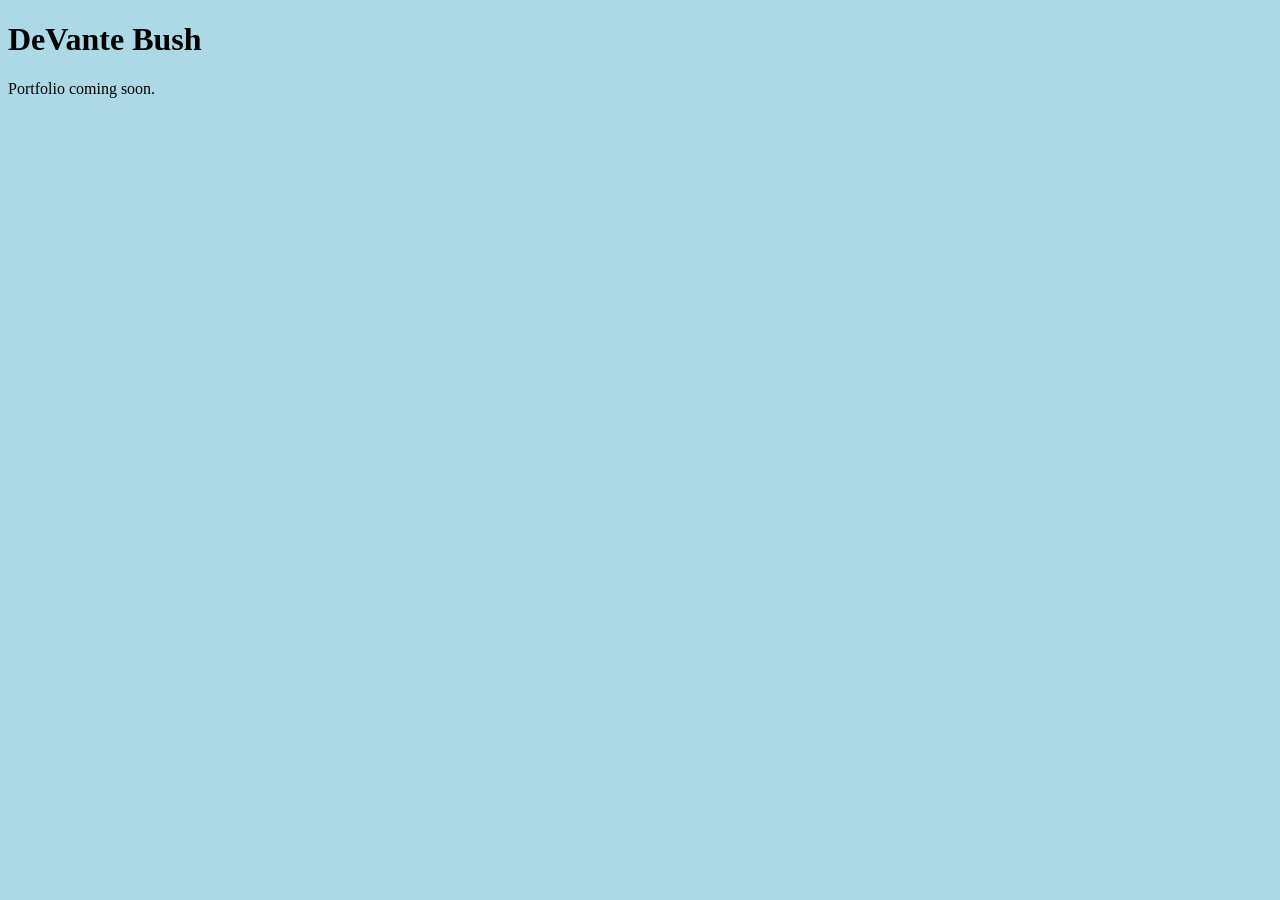
==== index.html @ a2deee5d "Set up portfolio project files and start HTML" ====
<!doctype html>
<html lang="en">
  <head>
    <!-- Page settings -->
    <meta charset="UTF-8" />
    <meta name="viewport" content="width=device-width, initial-scale=1.0" />
    <title>DeVante Bush | Portfolio</title>

    <!-- Stylesheet -->
    <link rel="stylesheet" href="style.css" />

    <!-- Javascript (defer waits until the HTML loads) -->
    <script src="script.js" defer></script>
  </head>
  <body>
    <!-- Temporary test content -->
    <h1>DeVante Bush</h1>
    <p>Portfolio coming soon.</p>
  </body>
</html>
---- style.css ----
/* Temporary test: delete later */
body {
  background: lightblue;
}
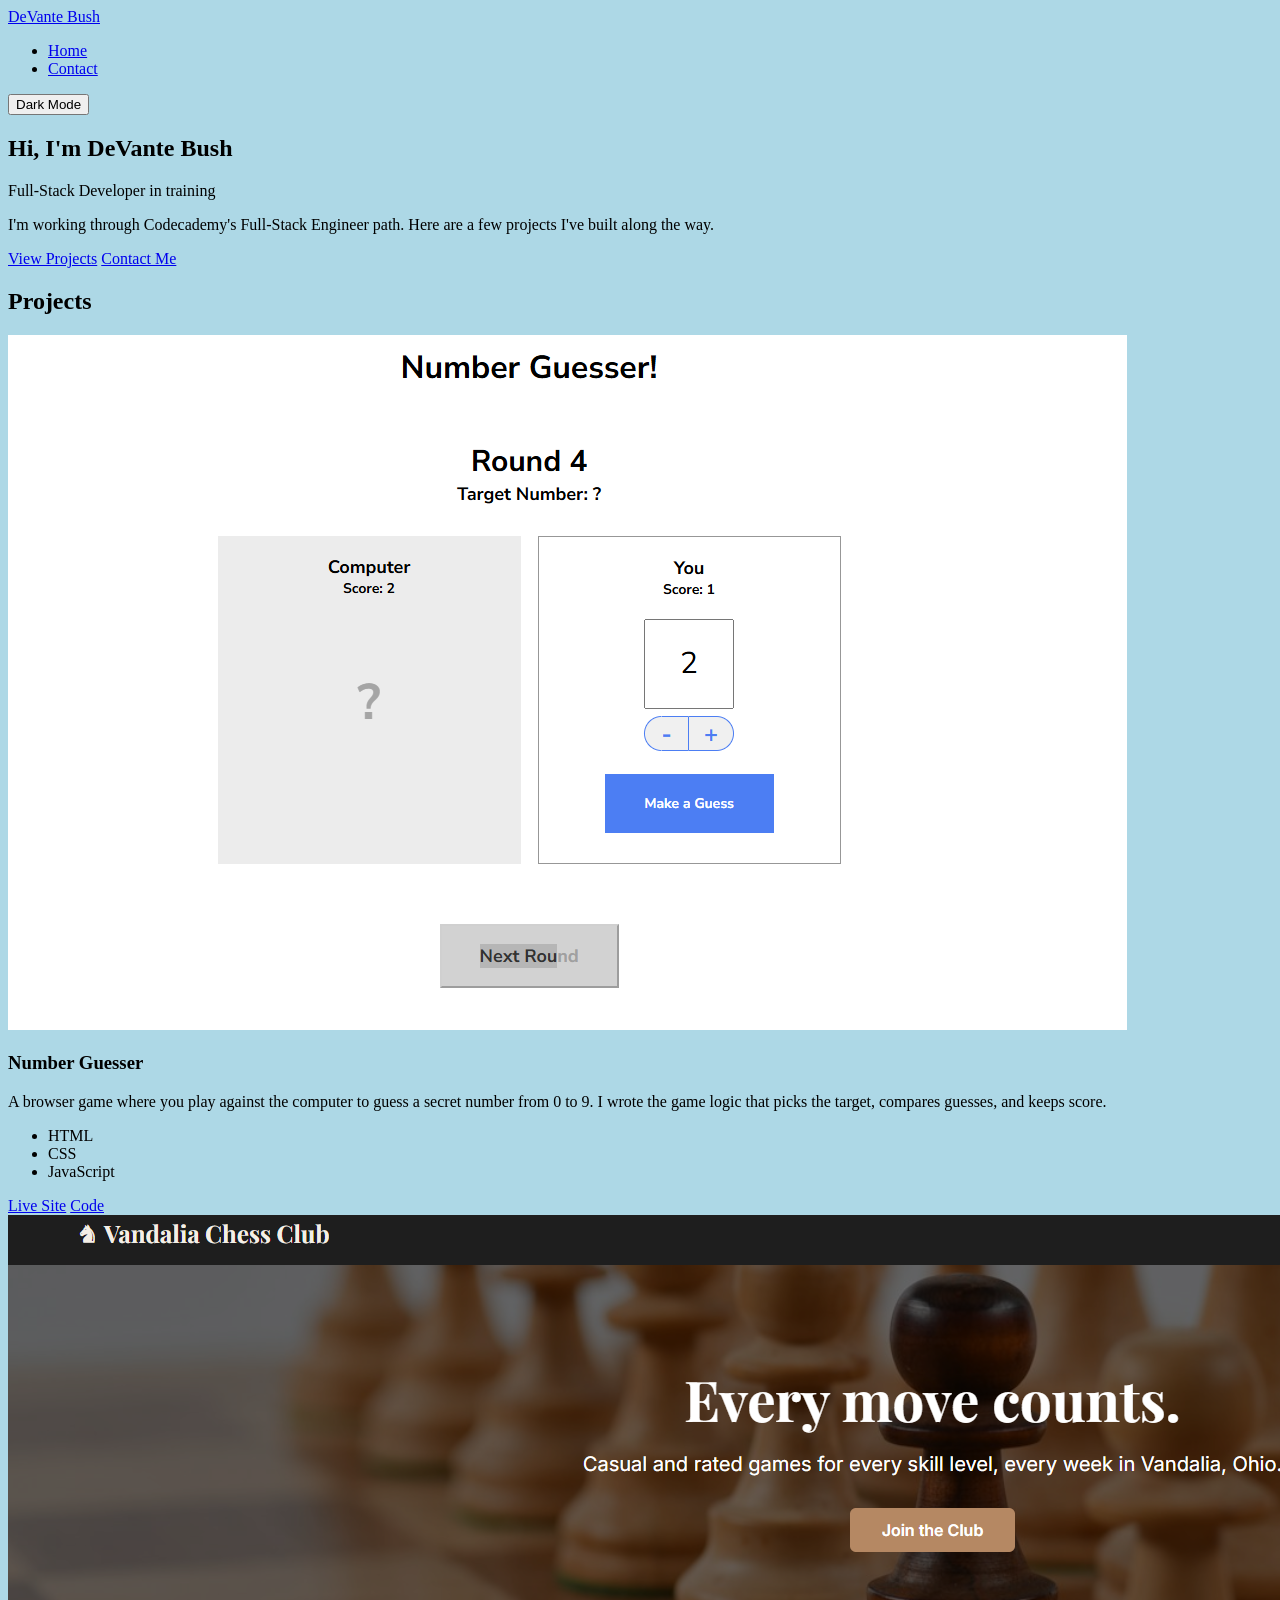
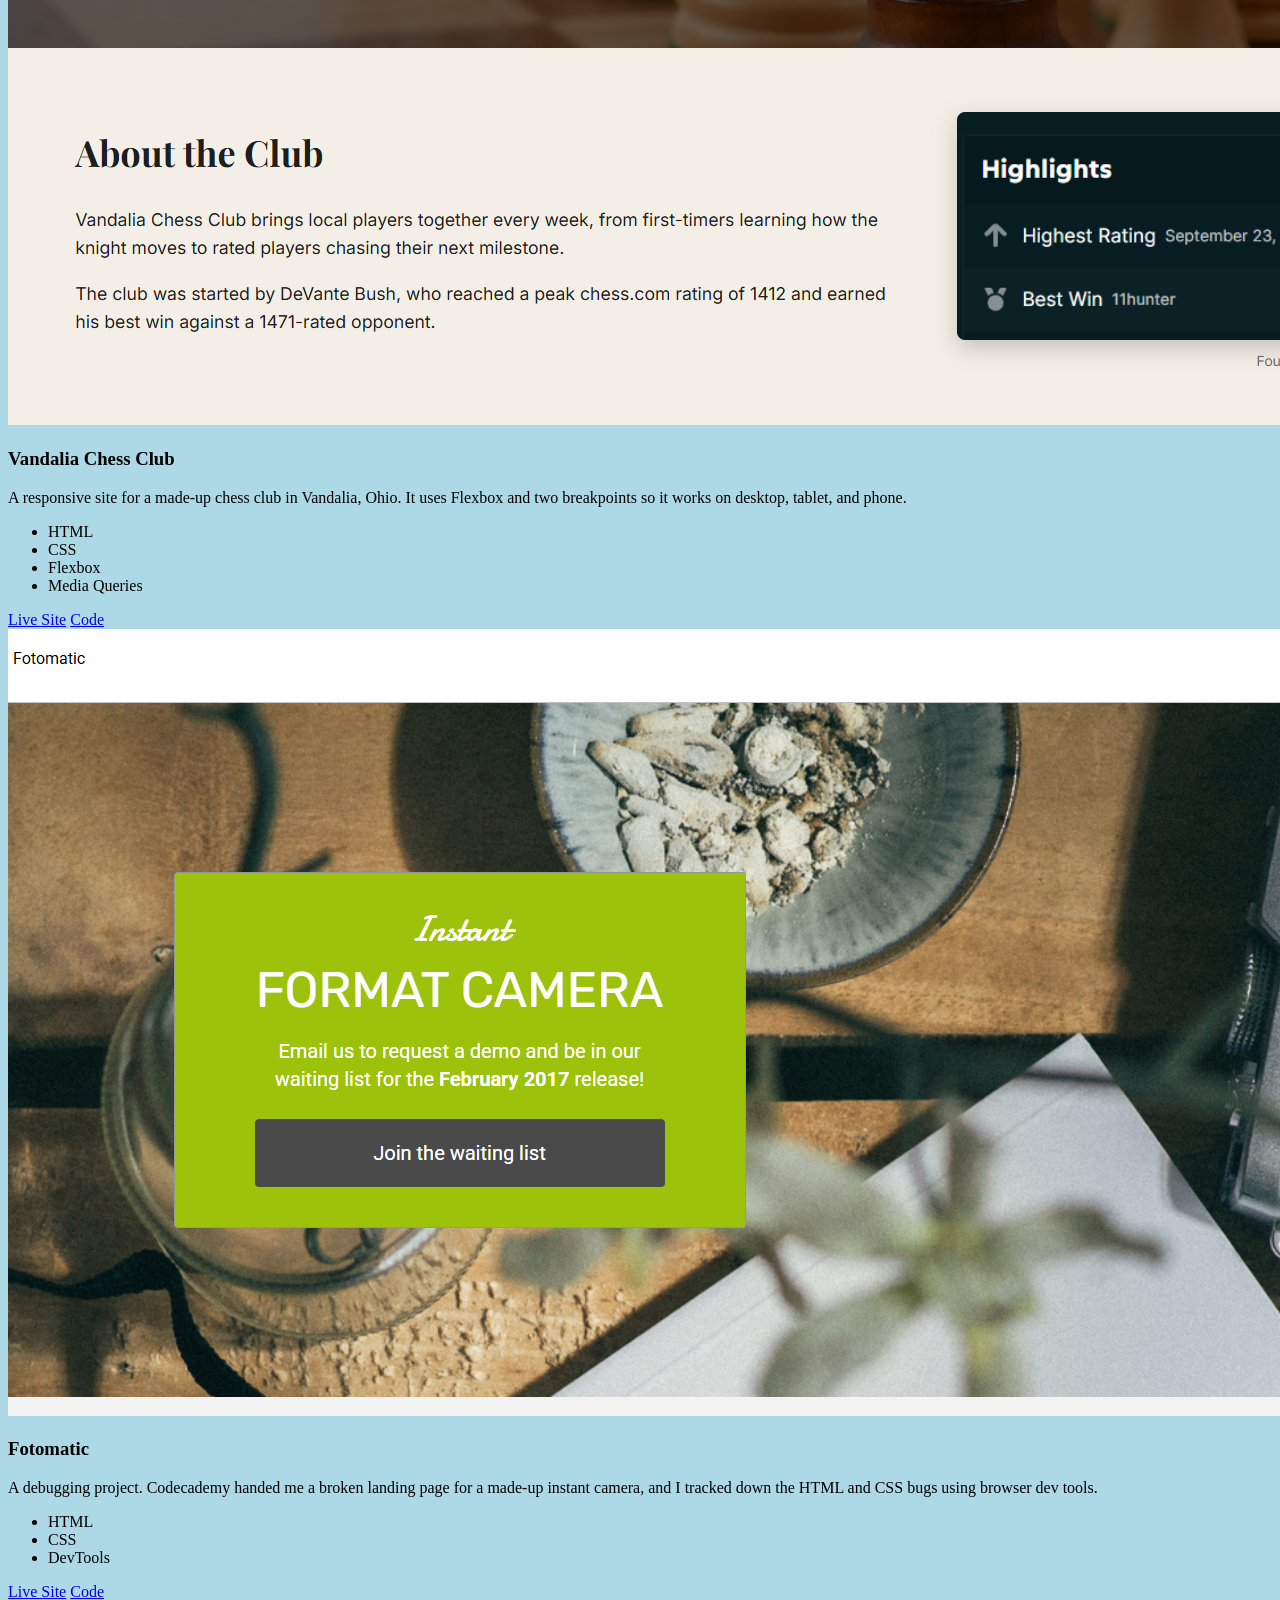
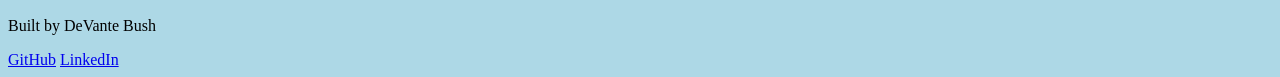
==== commit cd937eb6: "Build home page with header, hero, and project cards" ====
--- a/index.html
+++ b/index.html
@@ -9,12 +9,144 @@
     <!-- Stylesheet -->
     <link rel="stylesheet" href="style.css" />
 
-    <!-- Javascript (defer waits until the HTML loads) -->
+    <!-- JavaScript (defer waits until the HTML loads) -->
     <script src="script.js" defer></script>
   </head>
   <body>
-    <!-- Temporary test content -->
-    <h1>DeVante Bush</h1>
-    <p>Portfolio coming soon.</p>
+    <!-- Header: name, navigation, theme toggle -->
+    <header>
+      <a href="index.html" class="logo">DeVante Bush</a>
+      <nav>
+        <ul>
+          <li><a href="index.html">Home</a></li>
+          <li><a href="contact.html">Contact</a></li>
+        </ul>
+      </nav>
+      <button id="theme-toggle" type="button">Dark Mode</button>
+    </header>
+
+    <main>
+      <!-- Hero: intro and call to action -->
+      <section id="hero">
+        <h1>Hi, I'm DeVante Bush</h1>
+        <p class="tagline">Full-Stack Developer in training</p>
+        <p>
+          I'm working through Codecademy's Full-Stack Engineer path. Here are a
+          few projects I've built along the way.
+        </p>
+        <div class="hero-buttons">
+          <a href="#projects" class="btn">View Projects</a>
+          <a href="contact.html" class="btn btn-outline">Contact Me</a>
+        </div>
+      </section>
+
+      <!-- Projects: one article per project card -->
+      <section id="projects">
+        <h2>Projects</h2>
+
+        <div class="project-grid">
+          <!-- Project 1: Number Guesser -->
+          <article class="project-card">
+            <img
+              src="images/number-guesser.png"
+              alt="Screenshot of the Number Guesser game"
+            />
+            <h3>Number Guesser</h3>
+            <p>
+              A browser game where you play against the computer to guess a
+              secret number from 0 to 9. I wrote the game logic that picks the
+              target, compares guesses, and keeps score.
+            </p>
+            <ul class="tech">
+              <li>HTML</li>
+              <li>CSS</li>
+              <li>JavaScript</li>
+            </ul>
+            <div class="project-links">
+              <a
+                href="https://ktforge.github.io/Number-Guesser/"
+                target="_blank"
+                >Live Site</a
+              >
+              <a
+                href="https://github.com/ktforge/Number-Guesser"
+                target="_blank"
+                >Code</a
+              >
+            </div>
+          </article>
+
+          <!-- Project 2: Vandalia Chess Club -->
+          <article class="project-card">
+            <img
+              src="images/chess-club.png"
+              alt="Screenshot of the Vandalia Chess Club website"
+            />
+            <h3>Vandalia Chess Club</h3>
+            <p>
+              A responsive site for a made-up chess club in Vandalia, Ohio. It
+              uses Flexbox and two breakpoints so it works on desktop, tablet,
+              and phone.
+            </p>
+            <ul class="tech">
+              <li>HTML</li>
+              <li>CSS</li>
+              <li>Flexbox</li>
+              <li>Media Queries</li>
+            </ul>
+            <div class="project-links">
+              <a href="https://ktforge.github.io/Chess-Club/" target="_blank"
+                >Live Site</a
+              >
+              <a href="https://github.com/ktforge/Chess-Club" target="_blank"
+                >Code</a
+              >
+            </div>
+          </article>
+
+          <!-- Project 3: Fotomatic -->
+          <article class="project-card">
+            <img
+              src="images/fotomatic.png"
+              alt="Screenshot of the Fotomatic camera landing page"
+            />
+            <h3>Fotomatic</h3>
+            <p>
+              A debugging project. Codecademy handed me a broken landing page
+              for a made-up instant camera, and I tracked down the HTML and CSS
+              bugs using browser dev tools.
+            </p>
+            <ul class="tech">
+              <li>HTML</li>
+              <li>CSS</li>
+              <li>DevTools</li>
+            </ul>
+            <div class="project-links">
+              <a
+                href="https://ktforge.github.io/fotomatic_broken/"
+                target="_blank"
+                >Live Site</a
+              >
+              <a
+                href="https://github.com/ktforge/fotomatic_broken"
+                target="_blank"
+                >Code</a
+              >
+            </div>
+          </article>
+        </div>
+      </section>
+    </main>
+
+    <!-- Footer -->
+    <footer>
+      <p>Built by DeVante Bush</p>
+      <div class="footer-links">
+        <a href="https://github.com/ktforge" target="_blank">GitHub</a>
+        <a href="https://www.linkedin.com/in/devante-bush/" target="_blank"
+          >LinkedIn</a
+        >
+      </div>
+    </footer>
   </body>
 </html>
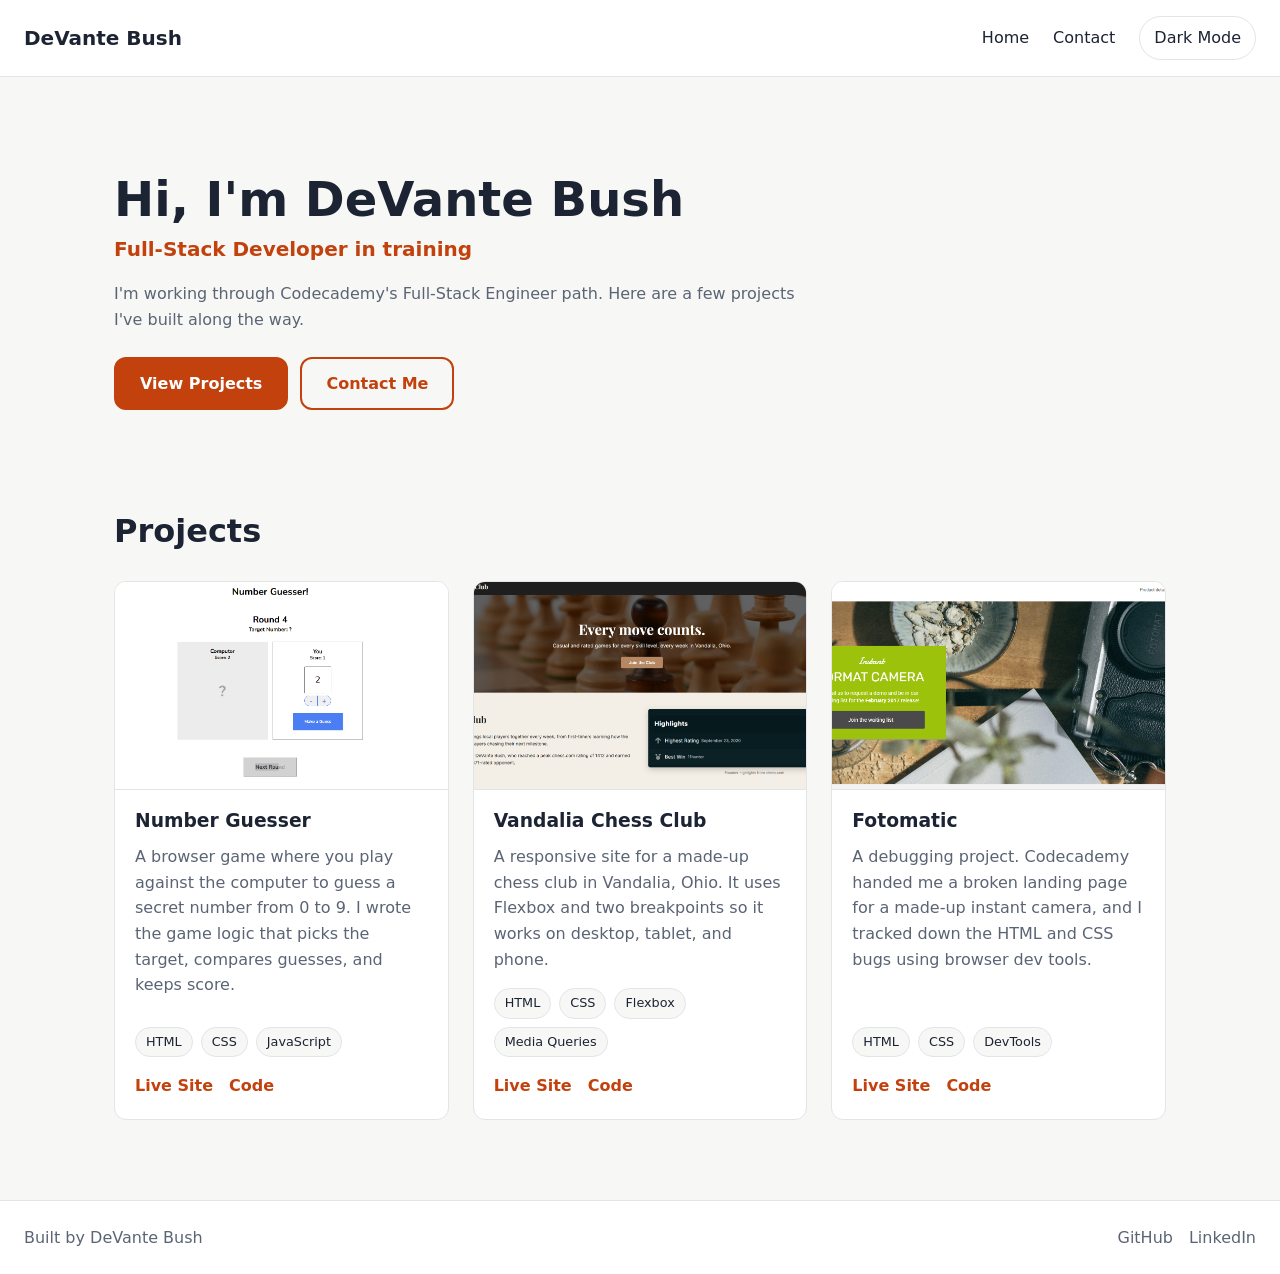
==== commit 8780cddc: "Clean up comments and format code Co-Authored-By: Claude Opus 5.5 <noreply@anthropic.com>  Claude-Se" ====
--- a/index.html
+++ b/index.html
@@ -1,19 +1,19 @@
 <!doctype html>
 <html lang="en">
   <head>
-    <!-- Page settings -->
+    <!-- page settings -->
     <meta charset="UTF-8" />
     <meta name="viewport" content="width=device-width, initial-scale=1.0" />
     <title>DeVante Bush | Portfolio</title>
 
-    <!-- Stylesheet -->
+    <!-- styles -->
     <link rel="stylesheet" href="style.css" />
 
-    <!-- JavaScript (defer waits until the HTML loads) -->
+    <!-- defer waits for the html to load first -->
     <script src="script.js" defer></script>
   </head>
   <body>
-    <!-- Header: name, navigation, theme toggle -->
+    <!-- name, nav, and dark mode button -->
     <header>
       <a href="index.html" class="logo">DeVante Bush</a>
       <nav>
@@ -26,7 +26,7 @@
     </header>
 
     <main>
-      <!-- Hero: intro and call to action -->
+      <!-- intro -->
       <section id="hero">
         <h1>Hi, I'm DeVante Bush</h1>
         <p class="tagline">Full-Stack Developer in training</p>
@@ -40,12 +40,12 @@
         </div>
       </section>
 
-      <!-- Projects: one article per project card -->
+      <!-- one card per project -->
       <section id="projects">
         <h2>Projects</h2>
 
         <div class="project-grid">
-          <!-- Project 1: Number Guesser -->
+          <!-- number guesser -->
           <article class="project-card">
             <img
               src="images/number-guesser.png"
@@ -76,7 +76,7 @@
             </div>
           </article>
 
-          <!-- Project 2: Vandalia Chess Club -->
+          <!-- vandalia chess club -->
           <article class="project-card">
             <img
               src="images/chess-club.png"
@@ -104,7 +104,7 @@
             </div>
           </article>
 
-          <!-- Project 3: Fotomatic -->
+          <!-- fotomatic -->
           <article class="project-card">
             <img
               src="images/fotomatic.png"
@@ -138,7 +138,7 @@
       </section>
     </main>
 
-    <!-- Footer -->
+    <!-- footer -->
     <footer>
       <p>Built by DeVante Bush</p>
       <div class="footer-links">
--- a/style.css
+++ b/style.css
@@ -1,4 +1,432 @@
-/* Temporary test: delete later */
+/* colors, fonts, and sizes used everywhere */
+:root {
+  --bg: #f7f7f5;
+  --surface: #ffffff;
+  --text: #1c2333;
+  --muted: #5b6475;
+  --accent: #c2410c;
+  --on-accent: #ffffff;
+  --border: #e2e4e8;
+  --radius: 12px;
+  --font: system-ui, -apple-system, "Segoe UI", Roboto, sans-serif;
+}
+
+/* dark mode just swaps the variables when body has the dark class */
+body.dark {
+  --bg: #12151c;
+  --surface: #1b202a;
+  --text: #e6e8ec;
+  --muted: #a3abb9;
+  --accent: #fb923c;
+  --on-accent: #12151c;
+  --border: #2c3340;
+}
+
+/* fade the colors instead of snapping when the theme changes */
+body,
+header,
+footer,
+.project-card {
+  transition:
+    background-color 0.3s,
+    color 0.3s,
+    border-color 0.3s;
+}
+
+/* base reset */
+*,
+*::before,
+*::after {
+  box-sizing: border-box;
+}
+
 body {
-  background: lightblue;
-}
+  margin: 0;
+  min-height: 100vh;
+  display: flex;
+  flex-direction: column;
+  font-family: var(--font);
+  background: var(--bg);
+  color: var(--text);
+  line-height: 1.6;
+}
+
+img {
+  max-width: 100%;
+  display: block;
+}
+
+a {
+  color: var(--accent);
+}
+
+/* center the content and keep the footer at the bottom */
+main {
+  flex: 1;
+  width: 100%;
+  max-width: 1100px;
+  margin: 0 auto;
+  padding: 0 24px;
+}
+
+/* header */
+header {
+  display: flex;
+  align-items: center;
+  gap: 24px;
+  padding: 16px 24px;
+  background: var(--surface);
+  border-bottom: 1px solid var(--border);
+  position: sticky;
+  top: 0;
+  z-index: 10;
+}
+
+.logo {
+  font-size: 1.25rem;
+  font-weight: 700;
+  color: var(--text);
+  text-decoration: none;
+}
+
+nav {
+  margin-left: auto;
+}
+
+nav ul {
+  display: flex;
+  gap: 24px;
+  list-style: none;
+  margin: 0;
+  padding: 0;
+}
+
+nav a {
+  color: var(--text);
+  text-decoration: none;
+  font-weight: 500;
+}
+
+nav a:hover {
+  color: var(--accent);
+}
+
+#theme-toggle {
+  padding: 8px 14px;
+  font: inherit;
+  color: var(--text);
+  background: transparent;
+  border: 1px solid var(--border);
+  border-radius: 999px;
+  cursor: pointer;
+}
+
+/* hero */
+#hero {
+  max-width: 700px;
+  padding: 96px 0 64px;
+}
+
+#hero h1 {
+  font-size: 3rem;
+  line-height: 1.1;
+  margin: 0 0 8px;
+}
+
+#hero p {
+  color: var(--muted);
+}
+
+#hero .tagline {
+  color: var(--accent);
+  font-size: 1.25rem;
+  font-weight: 600;
+  margin: 0 0 16px;
+}
+
+.hero-buttons {
+  display: flex;
+  flex-wrap: wrap;
+  gap: 12px;
+  margin-top: 24px;
+}
+
+/* buttons */
+.btn {
+  display: inline-block;
+  padding: 12px 24px;
+  font-weight: 600;
+  color: var(--on-accent);
+  background: var(--accent);
+  border: 2px solid var(--accent);
+  border-radius: var(--radius);
+  text-decoration: none;
+}
+
+.btn-outline {
+  color: var(--accent);
+  background: transparent;
+}
+
+.btn:hover {
+  opacity: 0.85;
+}
+
+/* projects */
+#projects {
+  padding: 32px 0 80px;
+}
+
+#projects h2 {
+  font-size: 2rem;
+  margin: 0 0 24px;
+}
+
+.project-grid {
+  display: grid;
+  grid-template-columns: repeat(3, 1fr);
+  gap: 24px;
+}
+
+.project-card {
+  display: flex;
+  flex-direction: column;
+  overflow: hidden;
+  background: var(--surface);
+  border: 1px solid var(--border);
+  border-radius: var(--radius);
+  transition:
+    transform 0.2s,
+    box-shadow 0.2s,
+    background-color 0.3s,
+    border-color 0.3s;
+}
+
+.project-card:hover {
+  transform: translateY(-4px);
+  box-shadow: 0 8px 24px rgba(0, 0, 0, 0.08);
+}
+
+.project-card img {
+  width: 100%;
+  aspect-ratio: 16 / 10;
+  object-fit: cover;
+  object-position: top;
+  border-bottom: 1px solid var(--border);
+}
+
+.project-card h3 {
+  margin: 16px 20px 8px;
+}
+
+.project-card p {
+  flex-grow: 1;
+  margin: 0 20px;
+  color: var(--muted);
+}
+
+/* tech tags on each card */
+.tech {
+  display: flex;
+  flex-wrap: wrap;
+  gap: 8px;
+  list-style: none;
+  margin: 16px 20px;
+  padding: 0;
+}
+
+.tech li {
+  padding: 4px 10px;
+  font-size: 0.8rem;
+  background: var(--bg);
+  border: 1px solid var(--border);
+  border-radius: 999px;
+}
+
+.project-links {
+  display: flex;
+  gap: 16px;
+  margin: 0 20px 20px;
+}
+
+.project-links a {
+  font-weight: 600;
+  text-decoration: none;
+}
+
+.project-links a:hover {
+  text-decoration: underline;
+}
+
+/* contact */
+#contact {
+  display: flex;
+  align-items: center;
+  gap: 48px;
+  padding: 96px 0;
+}
+
+.profile-photo {
+  flex-shrink: 0;
+  width: 220px;
+  height: 220px;
+  object-fit: cover;
+  border: 4px solid var(--accent);
+  border-radius: 50%;
+}
+
+.contact-info h1 {
+  font-size: 2.5rem;
+  margin: 0 0 8px;
+}
+
+.contact-info > p {
+  color: var(--muted);
+}
+
+address {
+  font-style: normal;
+}
+
+.contact-list {
+  display: grid;
+  gap: 12px;
+  list-style: none;
+  margin: 24px 0 0;
+  padding: 0;
+}
+
+.contact-list span {
+  display: inline-block;
+  width: 90px;
+  font-weight: 600;
+}
+
+/* let long links like the email wrap instead of running off the edge */
+.contact-list a {
+  overflow-wrap: anywhere;
+}
+
+/* footer */
+footer {
+  display: flex;
+  justify-content: space-between;
+  align-items: center;
+  padding: 24px;
+  color: var(--muted);
+  background: var(--surface);
+  border-top: 1px solid var(--border);
+}
+
+footer p {
+  margin: 0;
+}
+
+.footer-links {
+  display: flex;
+  gap: 16px;
+}
+
+footer a {
+  color: var(--muted);
+  text-decoration: none;
+}
+
+footer a:hover {
+  color: var(--accent);
+}
+
+/* tablets, 900px and below */
+@media (max-width: 900px) {
+  /* 2 project columns instead of 3 */
+  .project-grid {
+    grid-template-columns: repeat(2, 1fr);
+  }
+
+  #hero h1 {
+    font-size: 2.5rem;
+  }
+
+  /* smaller photo and gap on the contact page */
+  #contact {
+    gap: 32px;
+  }
+
+  .profile-photo {
+    width: 180px;
+    height: 180px;
+  }
+}
+
+/* phones, 600px and below */
+@media (max-width: 600px) {
+  main {
+    padding: 0 16px;
+  }
+
+  /* name and toggle on top, nav on its own row */
+  header {
+    flex-wrap: wrap;
+    gap: 12px;
+    padding: 12px 16px;
+  }
+
+  .logo,
+  #theme-toggle {
+    white-space: nowrap;
+  }
+
+  #theme-toggle {
+    margin-left: auto;
+  }
+
+  nav {
+    order: 3;
+    width: 100%;
+    margin-left: 0;
+  }
+
+  /* smaller hero text and spacing */
+  #hero {
+    padding: 56px 0 40px;
+  }
+
+  #hero h1 {
+    font-size: 2.25rem;
+  }
+
+  /* 1 project column */
+  .project-grid {
+    grid-template-columns: 1fr;
+  }
+
+  /* stack the photo above the contact info */
+  #contact {
+    flex-direction: column;
+    gap: 24px;
+    padding: 48px 0;
+    text-align: center;
+  }
+
+  .profile-photo {
+    width: 160px;
+    height: 160px;
+  }
+
+  .contact-info h1 {
+    font-size: 2rem;
+  }
+
+  /* label sits above its value */
+  .contact-list span {
+    display: block;
+    width: auto;
+  }
+
+  /* stack and center the footer */
+  footer {
+    flex-direction: column;
+    gap: 8px;
+    text-align: center;
+  }
+}
